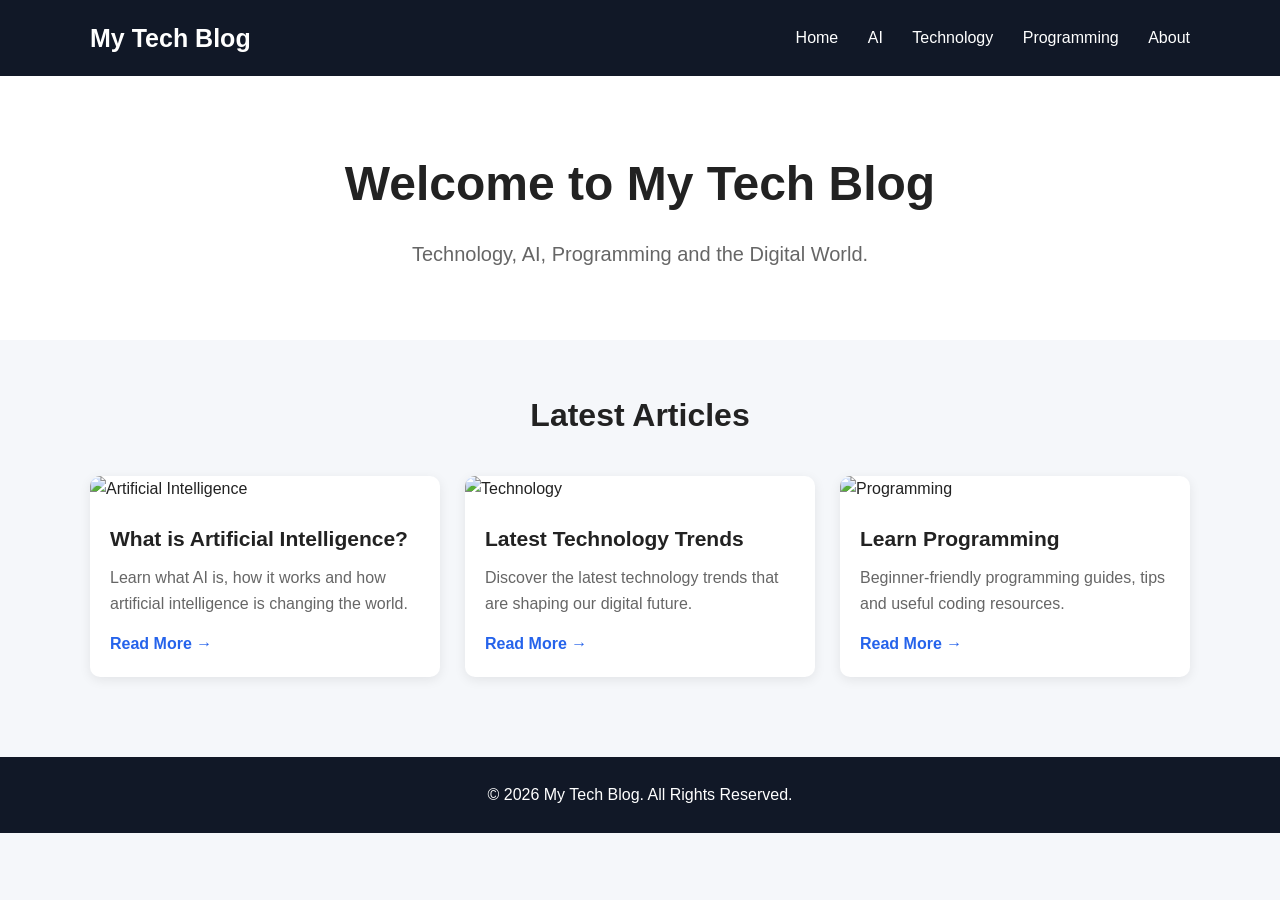
==== index.html @ 674c5d1a "Initial blog website" ====
<!DOCTYPE html>
<html lang="en">

<head>
    <meta charset="UTF-8">

    <meta name="viewport" content="width=device-width, initial-scale=1.0">

    <title>My Tech Blog</title>

    <link rel="stylesheet" href="style.css">
</head>

<body>

    <!-- Header -->
    <header>
        <div class="container navbar">

            <div class="logo">
                My Tech Blog
            </div>

            <nav>
                <a href="#">Home</a>
                <a href="#">AI</a>
                <a href="#">Technology</a>
                <a href="#">Programming</a>
                <a href="#">About</a>
            </nav>

        </div>
    </header>


    <!-- Hero Section -->
    <section class="hero">

        <h1>Welcome to My Tech Blog</h1>

        <p>
            Technology, AI, Programming and the Digital World.
        </p>

    </section>


    <!-- Blog Posts -->
    <section class="blog-section">

        <div class="container">

            <h2>Latest Articles</h2>

            <div class="blog-grid">

                <!-- Blog 1 -->
                <article class="blog-card">

                    <img src="https://images.unsplash.com/photo-1677442136019-21780ecad995?auto=format&fit=crop&w=800&q=80"
                        alt="Artificial Intelligence">

                    <div class="blog-content">

                        <h3>What is Artificial Intelligence?</h3>

                        <p>
                            Learn what AI is, how it works and how
                            artificial intelligence is changing the world.
                        </p>

                        <a href="posts/ai.html" class="read-more">
                            Read More →
                        </a>

                    </div>

                </article>


                <!-- Blog 2 -->
                <article class="blog-card">

                    <img src="https://images.unsplash.com/photo-1518770660439-4636190af475?auto=format&fit=crop&w=800&q=80"
                        alt="Technology">

                    <div class="blog-content">

                        <h3>Latest Technology Trends</h3>

                        <p>
                            Discover the latest technology trends
                            that are shaping our digital future.
                        </p>

                        <a href="posts/technology.html" class="read-more">
                            Read More →
                        </a>

                    </div>

                </article>


                <!-- Blog 3 -->
                <article class="blog-card">

                    <img src="https://images.unsplash.com/photo-1515879218367-8466d910aaa4?auto=format&fit=crop&w=800&q=80"
                        alt="Programming">

                    <div class="blog-content">

                        <h3>Learn Programming</h3>

                        <p>
                            Beginner-friendly programming guides,
                            tips and useful coding resources.
                        </p>

                        <a href="posts/programming.html" class="read-more">
                            Read More →
                        </a>

                    </div>

                </article>

            </div>

        </div>

    </section>


    <!-- Footer -->
    <footer>

        <p>
            © 2026 My Tech Blog. All Rights Reserved.
        </p>

    </footer>

</body>

</html>
---- style.css ----
* {
    margin: 0;
    padding: 0;
    box-sizing: border-box;
}

body {
    font-family: Arial, sans-serif;
    background: #f5f7fa;
    color: #222;
    line-height: 1.6;
}

/* Header */
header {
    background: #111827;
    color: white;
    padding: 18px 0;
}

.container {
    width: 90%;
    max-width: 1100px;
    margin: auto;
}

.navbar {
    display: flex;
    justify-content: space-between;
    align-items: center;
}

.logo {
    font-size: 25px;
    font-weight: bold;
}

nav a {
    color: white;
    text-decoration: none;
    margin-left: 25px;
    font-size: 16px;
}

nav a:hover {
    color: #60a5fa;
}

/* Hero */
.hero {
    background: white;
    text-align: center;
    padding: 70px 20px;
}

.hero h1 {
    font-size: 48px;
    margin-bottom: 15px;
}

.hero p {
    font-size: 20px;
    color: #666;
}

/* Blog Section */
.blog-section {
    padding: 50px 0;
}

.blog-section h2 {
    text-align: center;
    margin-bottom: 35px;
    font-size: 32px;
}

.blog-grid {
    display: grid;
    grid-template-columns: repeat(3, 1fr);
    gap: 25px;
}

.blog-card {
    background: white;
    border-radius: 10px;
    overflow: hidden;
    box-shadow: 0 3px 12px rgba(0, 0, 0, 0.08);
}

.blog-card img {
    width: 100%;
    height: 180px;
    object-fit: cover;
}

.blog-content {
    padding: 20px;
}

.blog-content h3 {
    margin-bottom: 10px;
    font-size: 21px;
}

.blog-content p {
    color: #666;
    margin-bottom: 15px;
}

.read-more {
    color: #2563eb;
    text-decoration: none;
    font-weight: bold;
}

/* Footer */
footer {
    background: #111827;
    color: white;
    text-align: center;
    padding: 25px;
    margin-top: 30px;
}

/* Mobile */
@media (max-width: 768px) {

    .navbar {
        flex-direction: column;
        gap: 15px;
    }

    nav a {
        margin: 0 8px;
    }

    .hero h1 {
        font-size: 35px;
    }

    .blog-grid {
        grid-template-columns: 1fr;
    }
}
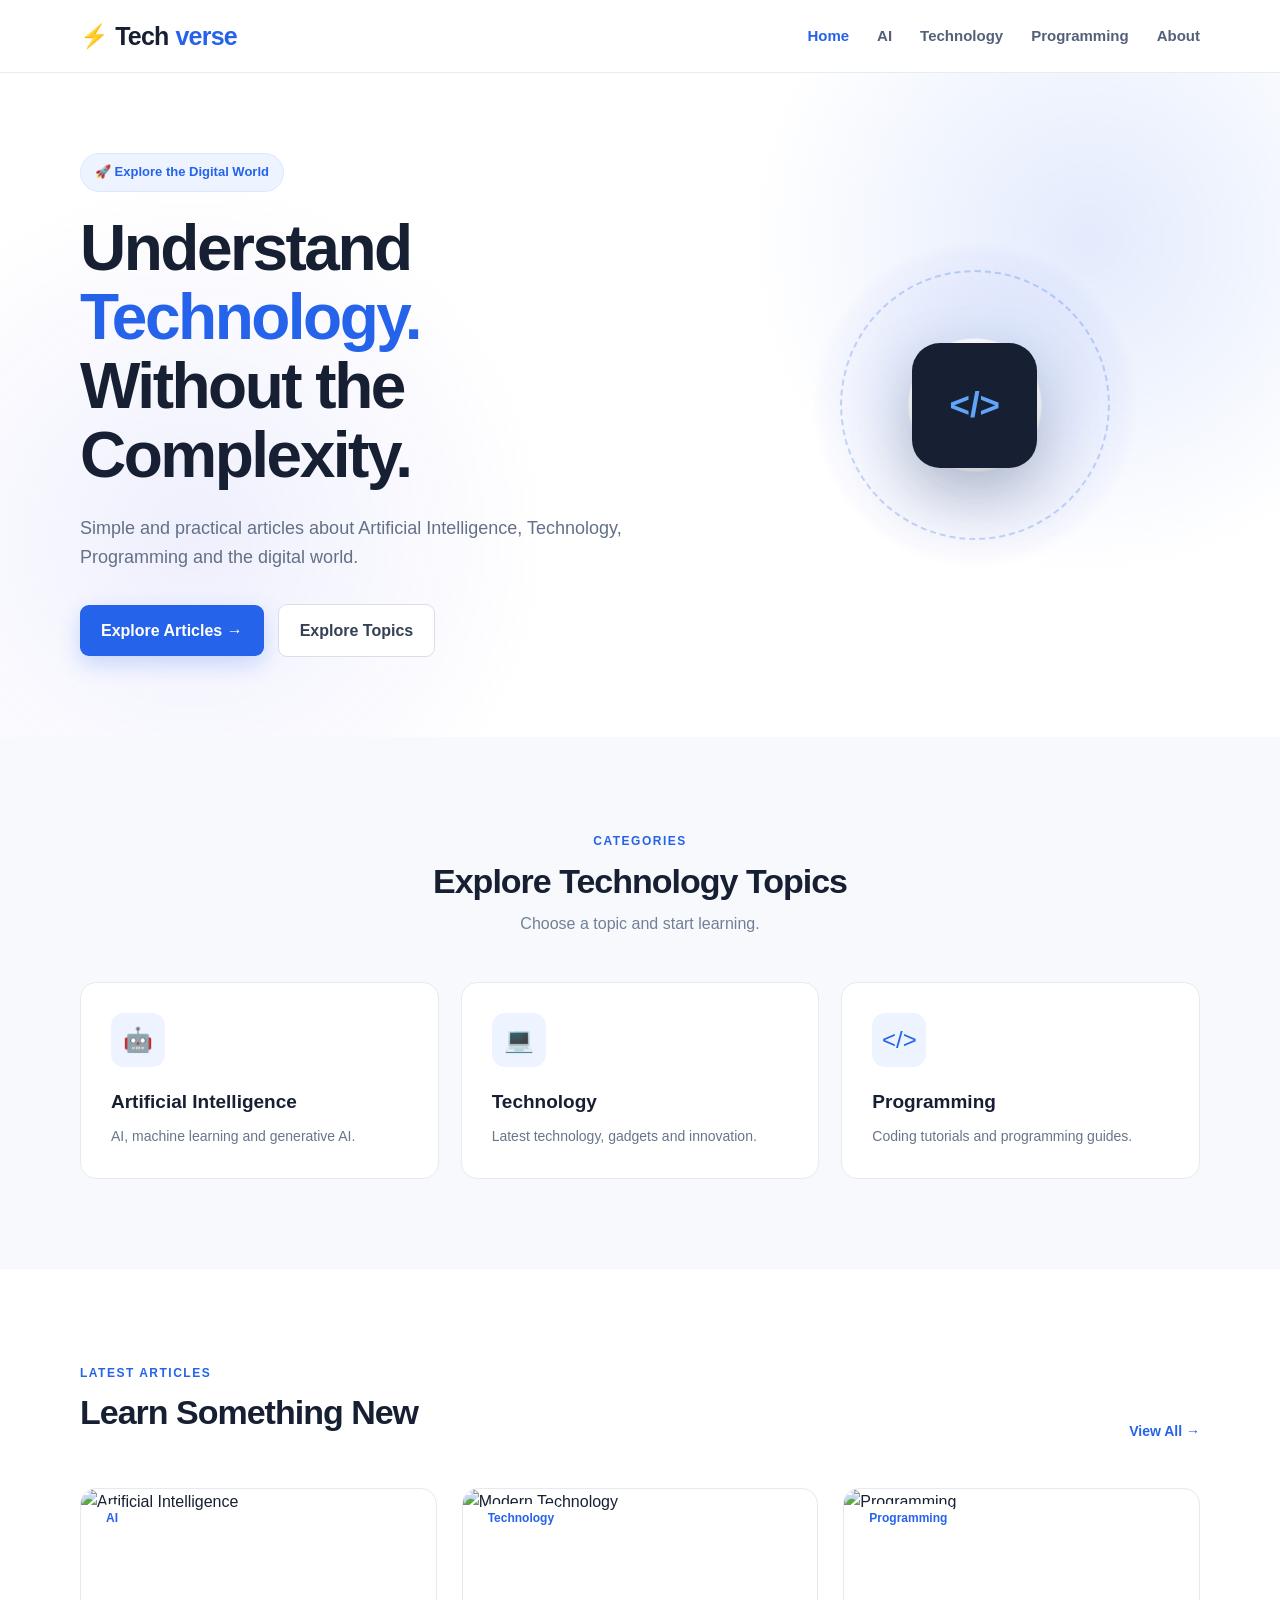
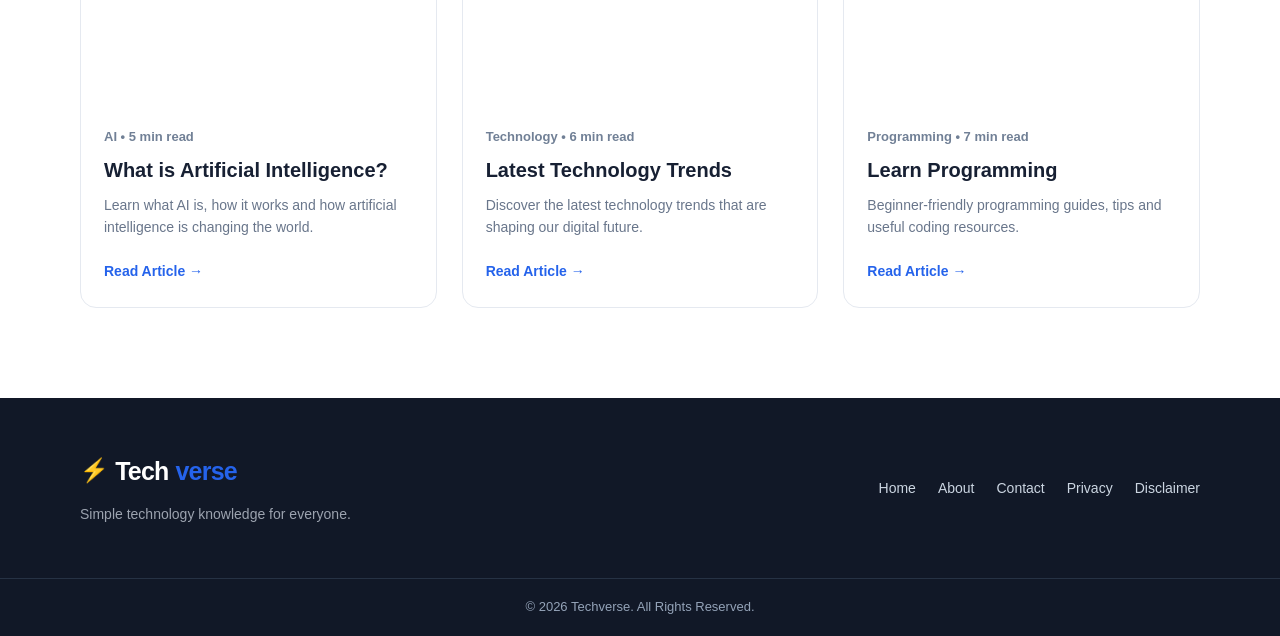
==== commit 9879fcd9: "Update Techverse website" ====
--- a/index.html
+++ b/index.html
@@ -2,145 +2,495 @@
 <html lang="en">
 
 <head>
+
     <meta charset="UTF-8">
 
     <meta name="viewport" content="width=device-width, initial-scale=1.0">
 
-    <title>My Tech Blog</title>
+    <title>Techverse | AI, Technology & Programming Explained Simply</title>
+
+    <meta name="description"
+        content="Techverse explains Artificial Intelligence, technology and programming through simple, practical and easy-to-understand articles and guides.">
+
+    <meta name="author" content="Techverse">
+
+    <meta name="robots" content="index, follow">
+
+    <link rel="canonical"
+        href="https://yourdomain.com/">
+
+    <!-- Open Graph -->
+
+    <meta property="og:title"
+        content="Techverse | AI, Technology & Programming">
+
+    <meta property="og:description"
+        content="Simple and practical explanations of AI, technology and programming for everyone.">
+
+    <meta property="og:type" content="website">
+
+    <meta property="og:url"
+        content="https://yourdomain.com/">
+
+    <meta property="og:site_name" content="Techverse">
+
+    <meta property="og:image"
+        content="https://images.unsplash.com/photo-1518770660439-4636190af475?auto=format&fit=crop&w=1200&q=80">
 
     <link rel="stylesheet" href="style.css">
+
 </head>
 
+
 <body>
 
-    <!-- Header -->
-    <header>
+    <!-- ================= HEADER ================= -->
+
+    <header class="site-header">
+
         <div class="container navbar">
 
-            <div class="logo">
-                My Tech Blog
+            <a href="index.html" class="logo">
+
+                <span class="logo-icon">⚡</span>
+
+                Tech<span>verse</span>
+
+            </a>
+
+
+           <nav class="nav-menu">
+
+    <a href="index.html" class="active">
+        Home
+    </a>
+
+    <a href="categories/ai.html">
+        AI
+    </a>
+
+    <a href="categories/technology.html">
+        Technology
+    </a>
+
+    <a href="categories/programming.html">
+        Programming
+    </a>
+
+    <a href="about.html">
+    About
+</a>
+
+</nav>
+
+        </div>
+
+    </header>
+
+
+
+    <!-- ================= HERO ================= -->
+
+    <main>
+
+        <section class="hero">
+
+            <div class="container hero-content">
+
+                <div class="hero-text">
+
+                    <span class="hero-badge">
+                        🚀 Explore the Digital World
+                    </span>
+
+                    <h1>
+                        Understand
+                        <span>Technology.</span>
+                        <br>
+                        Without the Complexity.
+                    </h1>
+
+                    <p>
+                        Simple and practical articles about
+                        Artificial Intelligence, Technology,
+                        Programming and the digital world.
+                    </p>
+
+
+                    <div class="hero-buttons">
+
+                        <a href="#articles" class="primary-btn">
+                            Explore Articles →
+                        </a>
+
+                        <a href="#categories" class="secondary-btn">
+                            Explore Topics
+                        </a>
+
+                    </div>
+
+                </div>
+
+
+                <div class="hero-visual">
+
+                    <div class="tech-orbit">
+
+                        <div class="orbit-circle"></div>
+
+                        <div class="tech-symbol">
+                            &lt;/&gt;
+                        </div>
+
+                    </div>
+
+                </div>
+
             </div>
 
-            <nav>
-                <a href="#">Home</a>
-                <a href="#">AI</a>
-                <a href="#">Technology</a>
-                <a href="#">Programming</a>
-                <a href="#">About</a>
-            </nav>
+        </section>
+
+
+
+        <!-- ================= CATEGORIES ================= -->
+
+        <section class="categories" id="categories">
+
+            <div class="container">
+
+                <div class="section-heading">
+
+                    <span class="section-label">
+                        CATEGORIES
+                    </span>
+
+                    <h2>
+                        Explore Technology Topics
+                    </h2>
+
+                    <p>
+                        Choose a topic and start learning.
+                    </p>
+
+                </div>
+
+
+                <div class="category-grid">
+
+
+                    <!-- AI -->
+
+                    <a href="#" class="category-card">
+
+                        <div class="category-icon">
+                            🤖
+                        </div>
+
+                        <h3>
+                            Artificial Intelligence
+                        </h3>
+
+                        <p>
+                            AI, machine learning and
+                            generative AI.
+                        </p>
+
+                    </a>
+
+
+
+                    <!-- Technology -->
+
+                    <a href="#" class="category-card">
+
+                        <div class="category-icon">
+                            💻
+                        </div>
+
+                        <h3>
+                            Technology
+                        </h3>
+
+                        <p>
+                            Latest technology, gadgets
+                            and innovation.
+                        </p>
+
+                    </a>
+
+
+
+                    <!-- Programming -->
+
+                    <a href="#" class="category-card">
+
+                        <div class="category-icon">
+                            &lt;/&gt;
+                        </div>
+
+                        <h3>
+                            Programming
+                        </h3>
+
+                        <p>
+                            Coding tutorials and
+                            programming guides.
+                        </p>
+
+                    </a>
+
+                </div>
+
+            </div>
+
+        </section>
+
+
+
+        <!-- ================= ARTICLES ================= -->
+
+        <section class="blog-section" id="articles">
+
+            <div class="container">
+
+                <div class="section-heading articles-heading">
+
+                    <div>
+
+                        <span class="section-label">
+                            LATEST ARTICLES
+                        </span>
+
+                        <h2>
+                            Learn Something New
+                        </h2>
+
+                    </div>
+
+
+                    <a href="#" class="view-all">
+                        View All →
+                    </a>
+
+                </div>
+
+
+
+                <div class="blog-grid">
+
+
+                    <!-- ================= ARTICLE 1 ================= -->
+
+                    <article class="blog-card">
+
+                        <div class="blog-image">
+
+                            <img
+                                src="https://images.unsplash.com/photo-1677442136019-21780ecad995?auto=format&fit=crop&w=900&q=80"
+                                alt="Artificial Intelligence">
+
+                            <span class="article-category">
+                                AI
+                            </span>
+
+                        </div>
+
+
+                        <div class="blog-content">
+
+                            <span class="article-meta">
+                                AI • 5 min read
+                            </span>
+
+                            <h3>
+                                What is Artificial Intelligence?
+                            </h3>
+
+                            <p>
+                                Learn what AI is, how it works
+                                and how artificial intelligence
+                                is changing the world.
+                            </p>
+
+
+                            <a href="posts/ai.html"
+                                class="read-more">
+                                Read Article →
+                            </a>
+
+                        </div>
+
+                    </article>
+
+
+
+                    <!-- ================= ARTICLE 2 ================= -->
+
+                    <article class="blog-card">
+
+                        <div class="blog-image">
+
+                            <img
+                                src="https://images.unsplash.com/photo-1518770660439-4636190af475?auto=format&fit=crop&w=900&q=80"
+                                alt="Modern Technology">
+
+                            <span class="article-category">
+                                Technology
+                            </span>
+
+                        </div>
+
+
+                        <div class="blog-content">
+
+                            <span class="article-meta">
+                                Technology • 6 min read
+                            </span>
+
+                            <h3>
+                                Latest Technology Trends
+                            </h3>
+
+                            <p>
+                                Discover the latest technology
+                                trends that are shaping our
+                                digital future.
+                            </p>
+
+
+                            <a href="posts/technology.html"
+                                class="read-more">
+                                Read Article →
+                            </a>
+
+                        </div>
+
+                    </article>
+
+
+
+                    <!-- ================= ARTICLE 3 ================= -->
+
+                    <article class="blog-card">
+
+                        <div class="blog-image">
+
+                            <img
+                                src="https://images.unsplash.com/photo-1515879218367-8466d910aaa4?auto=format&fit=crop&w=900&q=80"
+                                alt="Programming">
+
+                            <span class="article-category">
+                                Programming
+                            </span>
+
+                        </div>
+
+
+                        <div class="blog-content">
+
+                            <span class="article-meta">
+                                Programming • 7 min read
+                            </span>
+
+                            <h3>
+                                Learn Programming
+                            </h3>
+
+                            <p>
+                                Beginner-friendly programming
+                                guides, tips and useful coding
+                                resources.
+                            </p>
+
+
+                            <a href="posts/programming.html"
+                                class="read-more">
+                                Read Article →
+                            </a>
+
+                        </div>
+
+                    </article>
+
+
+                </div>
+
+            </div>
+
+        </section>
+
+
+    </main>
+
+
+
+    <!-- ================= FOOTER ================= -->
+
+    <footer class="site-footer">
+
+        <div class="container footer-content">
+
+
+            <div class="footer-brand">
+
+                <a href="index.html" class="logo">
+
+                    <span class="logo-icon">
+                        ⚡
+                    </span>
+
+                    Tech<span>verse</span>
+
+                </a>
+
+
+                <p>
+                    Simple technology knowledge
+                    for everyone.
+                </p>
+
+            </div>
+
+
+
+            <div class="footer-links">
+
+                <a href="index.html">
+                    Home
+                </a>
+
+                <a href="about.html">
+    About
+</a>
+
+               <a href="contact.html">
+    Contact
+</a>
+
+<a href="privacy.html">
+    Privacy
+</a>
+<a href="disclaimer.html">
+    Disclaimer
+</a>
+
+            </div>
 
         </div>
-    </header>
-
-
-    <!-- Hero Section -->
-    <section class="hero">
-
-        <h1>Welcome to My Tech Blog</h1>
-
-        <p>
-            Technology, AI, Programming and the Digital World.
-        </p>
-
-    </section>
-
-
-    <!-- Blog Posts -->
-    <section class="blog-section">
-
-        <div class="container">
-
-            <h2>Latest Articles</h2>
-
-            <div class="blog-grid">
-
-                <!-- Blog 1 -->
-                <article class="blog-card">
-
-                    <img src="https://images.unsplash.com/photo-1677442136019-21780ecad995?auto=format&fit=crop&w=800&q=80"
-                        alt="Artificial Intelligence">
-
-                    <div class="blog-content">
-
-                        <h3>What is Artificial Intelligence?</h3>
-
-                        <p>
-                            Learn what AI is, how it works and how
-                            artificial intelligence is changing the world.
-                        </p>
-
-                        <a href="posts/ai.html" class="read-more">
-                            Read More →
-                        </a>
-
-                    </div>
-
-                </article>
-
-
-                <!-- Blog 2 -->
-                <article class="blog-card">
-
-                    <img src="https://images.unsplash.com/photo-1518770660439-4636190af475?auto=format&fit=crop&w=800&q=80"
-                        alt="Technology">
-
-                    <div class="blog-content">
-
-                        <h3>Latest Technology Trends</h3>
-
-                        <p>
-                            Discover the latest technology trends
-                            that are shaping our digital future.
-                        </p>
-
-                        <a href="posts/technology.html" class="read-more">
-                            Read More →
-                        </a>
-
-                    </div>
-
-                </article>
-
-
-                <!-- Blog 3 -->
-                <article class="blog-card">
-
-                    <img src="https://images.unsplash.com/photo-1515879218367-8466d910aaa4?auto=format&fit=crop&w=800&q=80"
-                        alt="Programming">
-
-                    <div class="blog-content">
-
-                        <h3>Learn Programming</h3>
-
-                        <p>
-                            Beginner-friendly programming guides,
-                            tips and useful coding resources.
-                        </p>
-
-                        <a href="posts/programming.html" class="read-more">
-                            Read More →
-                        </a>
-
-                    </div>
-
-                </article>
-
-            </div>
+
+
+
+        <div class="footer-bottom">
+
+            <p>
+                © 2026 Techverse. All Rights Reserved.
+            </p>
 
         </div>
 
-    </section>
-
-
-    <!-- Footer -->
-    <footer>
-
-        <p>
-            © 2026 My Tech Blog. All Rights Reserved.
-        </p>
-
     </footer>
 
+
 </body>
 
 </html>
--- a/style.css
+++ b/style.css
@@ -1,77 +1,368 @@
+/* =========================
+   TECHVERSE - GLOBAL
+========================= */
+
 * {
     margin: 0;
     padding: 0;
     box-sizing: border-box;
 }
 
+html {
+    scroll-behavior: smooth;
+    scroll-padding-top: 75px;
+}
+
 body {
-    font-family: Arial, sans-serif;
-    background: #f5f7fa;
-    color: #222;
+    font-family: Arial, Helvetica, sans-serif;
+    background: #f7f9fc;
+    color: #172033;
     line-height: 1.6;
 }
 
-/* Header */
-header {
-    background: #111827;
-    color: white;
-    padding: 18px 0;
+a {
+    text-decoration: none;
+    color: inherit;
+}
+
+img {
+    max-width: 100%;
 }
 
 .container {
-    width: 90%;
-    max-width: 1100px;
+    width: min(1120px, 92%);
     margin: auto;
 }
 
+
+/* =========================
+   HEADER
+========================= */
+
+.site-header {
+    background: rgba(255, 255, 255, 0.96);
+    border-bottom: 1px solid #e7ebf2;
+    position: sticky;
+    top: 0;
+    z-index: 1000;
+}
+
 .navbar {
-    display: flex;
+    min-height: 72px;
+    display: flex;
+    align-items: center;
     justify-content: space-between;
-    align-items: center;
+    gap: 30px;
 }
 
 .logo {
     font-size: 25px;
-    font-weight: bold;
-}
-
-nav a {
+    font-weight: 800;
+    letter-spacing: -0.8px;
+    display: flex;
+    align-items: center;
+    gap: 7px;
+}
+
+.logo span:last-child {
+    color: #2563eb;
+}
+
+.logo-icon {
+    font-size: 23px;
+}
+
+.nav-menu {
+    display: flex;
+    align-items: center;
+    gap: 28px;
+}
+
+.nav-menu a {
+    font-size: 15px;
+    font-weight: 600;
+    color: #536078;
+    transition: 0.25s ease;
+}
+
+.nav-menu a:hover,
+.nav-menu a.active {
+    color: #2563eb;
+}
+
+
+/* =========================
+   HERO
+========================= */
+
+.hero {
+    min-height: 570px;
+    display: flex;
+    align-items: center;
+    background:
+        radial-gradient(
+            circle at 85% 25%,
+            rgba(37, 99, 235, 0.13),
+            transparent 28%
+        ),
+        radial-gradient(
+            circle at 15% 70%,
+            rgba(99, 102, 241, 0.10),
+            transparent 30%
+        ),
+        #ffffff;
+    overflow: hidden;
+}
+
+.hero-content {
+    display: grid;
+    grid-template-columns: 1.15fr 0.85fr;
+    align-items: center;
+    gap: 60px;
+    padding: 80px 0;
+}
+
+.hero-badge {
+    display: inline-block;
+    padding: 8px 14px;
+    background: #eef4ff;
+    color: #2563eb;
+    border: 1px solid #dbe7ff;
+    border-radius: 30px;
+    font-size: 13px;
+    font-weight: 700;
+    margin-bottom: 22px;
+}
+
+.hero h1 {
+    font-size: clamp(42px, 5vw, 68px);
+    line-height: 1.08;
+    letter-spacing: -2.5px;
+    margin-bottom: 24px;
+}
+
+.hero h1 span {
+    color: #2563eb;
+}
+
+.hero p {
+    max-width: 610px;
+    font-size: 18px;
+    color: #637087;
+    margin-bottom: 32px;
+}
+
+.hero-buttons {
+    display: flex;
+    align-items: center;
+    gap: 14px;
+    flex-wrap: wrap;
+}
+
+.primary-btn,
+.secondary-btn {
+    display: inline-block;
+    padding: 13px 21px;
+    border-radius: 9px;
+    font-weight: 700;
+    transition: 0.25s ease;
+}
+
+.primary-btn {
+    background: #2563eb;
     color: white;
-    text-decoration: none;
-    margin-left: 25px;
-    font-size: 16px;
-}
-
-nav a:hover {
+    box-shadow: 0 8px 22px rgba(37, 99, 235, 0.22);
+}
+
+.primary-btn:hover {
+    transform: translateY(-2px);
+    background: #1d4ed8;
+}
+
+.secondary-btn {
+    border: 1px solid #d8deea;
+    background: white;
+    color: #334155;
+}
+
+.secondary-btn:hover {
+    border-color: #2563eb;
+    color: #2563eb;
+}
+
+
+/* =========================
+   HERO GRAPHIC
+========================= */
+
+.hero-visual {
+    display: flex;
+    justify-content: center;
+    align-items: center;
+}
+
+.tech-orbit {
+    width: 330px;
+    height: 330px;
+    border-radius: 50%;
+    position: relative;
+    display: flex;
+    align-items: center;
+    justify-content: center;
+    background:
+        radial-gradient(
+            circle,
+            #ffffff 0 28%,
+            transparent 29%
+        ),
+        radial-gradient(
+            circle,
+            rgba(37, 99, 235, 0.15),
+            rgba(99, 102, 241, 0.03) 65%,
+            transparent 70%
+        );
+}
+
+.orbit-circle {
+    position: absolute;
+    width: 270px;
+    height: 270px;
+    border: 2px dashed rgba(37, 99, 235, 0.25);
+    border-radius: 50%;
+    animation: rotateOrbit 18s linear infinite;
+}
+
+.tech-symbol {
+    width: 125px;
+    height: 125px;
+    border-radius: 28px;
+    display: flex;
+    align-items: center;
+    justify-content: center;
+    background: #172033;
     color: #60a5fa;
-}
-
-/* Hero */
-.hero {
-    background: white;
+    font-size: 35px;
+    font-weight: 800;
+    box-shadow: 0 25px 60px rgba(23, 32, 51, 0.25);
+}
+
+@keyframes rotateOrbit {
+    from {
+        transform: rotate(0deg);
+    }
+
+    to {
+        transform: rotate(360deg);
+    }
+}
+
+
+/* =========================
+   SECTIONS
+========================= */
+
+.categories,
+.blog-section {
+    padding: 90px 0;
+}
+
+.categories {
+    background: #f7f9fc;
+}
+
+.blog-section {
+    background: #ffffff;
+}
+
+.section-heading {
     text-align: center;
-    padding: 70px 20px;
-}
-
-.hero h1 {
-    font-size: 48px;
-    margin-bottom: 15px;
-}
-
-.hero p {
-    font-size: 20px;
-    color: #666;
-}
-
-/* Blog Section */
-.blog-section {
-    padding: 50px 0;
-}
-
-.blog-section h2 {
-    text-align: center;
-    margin-bottom: 35px;
-    font-size: 32px;
+    margin-bottom: 45px;
+}
+
+.section-label {
+    display: inline-block;
+    color: #2563eb;
+    font-size: 12px;
+    font-weight: 800;
+    letter-spacing: 1.5px;
+    margin-bottom: 9px;
+}
+
+.section-heading h2 {
+    font-size: 34px;
+    line-height: 1.2;
+    margin-bottom: 10px;
+    letter-spacing: -1px;
+}
+
+.section-heading p {
+    color: #718096;
+}
+
+
+/* =========================
+   CATEGORY CARDS
+========================= */
+
+.category-grid {
+    display: grid;
+    grid-template-columns: repeat(3, 1fr);
+    gap: 22px;
+}
+
+.category-card {
+    background: #ffffff;
+    border: 1px solid #e6eaf1;
+    border-radius: 16px;
+    padding: 30px;
+    transition: 0.3s ease;
+}
+
+.category-card:hover {
+    transform: translateY(-6px);
+    border-color: #bfdbfe;
+    box-shadow: 0 18px 40px rgba(30, 64, 175, 0.09);
+}
+
+.category-icon {
+    width: 54px;
+    height: 54px;
+    border-radius: 13px;
+    display: flex;
+    align-items: center;
+    justify-content: center;
+    background: #eef4ff;
+    color: #2563eb;
+    font-size: 24px;
+    margin-bottom: 20px;
+}
+
+.category-card h3 {
+    font-size: 19px;
+    margin-bottom: 8px;
+}
+
+.category-card p {
+    color: #68758a;
+    font-size: 14px;
+}
+
+
+/* =========================
+   ARTICLE SECTION
+========================= */
+
+.articles-heading {
+    display: flex;
+    justify-content: space-between;
+    align-items: end;
+    text-align: left;
+}
+
+.view-all {
+    color: #2563eb;
+    font-weight: 700;
+    font-size: 14px;
 }
 
 .blog-grid {
@@ -81,64 +372,682 @@
 }
 
 .blog-card {
-    background: white;
-    border-radius: 10px;
+    background: #ffffff;
+    border: 1px solid #e5e9f0;
+    border-radius: 16px;
     overflow: hidden;
-    box-shadow: 0 3px 12px rgba(0, 0, 0, 0.08);
-}
-
-.blog-card img {
+    transition: 0.3s ease;
+}
+
+.blog-card:hover {
+    transform: translateY(-7px);
+    box-shadow: 0 20px 45px rgba(15, 23, 42, 0.10);
+}
+
+.blog-image {
+    height: 215px;
+    position: relative;
+    overflow: hidden;
+}
+
+.blog-image img {
     width: 100%;
-    height: 180px;
+    height: 100%;
     object-fit: cover;
+    transition: 0.4s ease;
+}
+
+.blog-card:hover .blog-image img {
+    transform: scale(1.05);
+}
+
+.article-category {
+    position: absolute;
+    left: 15px;
+    top: 15px;
+    background: #ffffff;
+    color: #2563eb;
+    padding: 5px 10px;
+    border-radius: 20px;
+    font-size: 12px;
+    font-weight: 800;
 }
 
 .blog-content {
-    padding: 20px;
+    padding: 23px;
+}
+
+.article-meta {
+    color: #718096;
+    font-size: 12px;
+    font-weight: 600;
 }
 
 .blog-content h3 {
+    font-size: 20px;
+    line-height: 1.3;
+    margin: 9px 0 11px;
+}
+
+.blog-content p {
+    color: #69768b;
+    font-size: 14px;
+    margin-bottom: 20px;
+}
+
+.read-more {
+    color: #2563eb;
+    font-size: 14px;
+    font-weight: 800;
+}
+
+.read-more:hover {
+    text-decoration: underline;
+}
+
+
+/* =========================
+   ARTICLE PAGE
+========================= */
+
+.article-page {
+    padding: 60px 0;
+}
+
+.article-layout {
+    display: grid;
+    grid-template-columns: minmax(0, 1fr) 300px;
+    gap: 30px;
+    align-items: start;
+}
+
+.article {
+    min-width: 0;
+    position: relative;
+}
+
+.article-top {
+    margin-bottom: 25px;
+}
+
+.article-label {
+    display: inline-block;
+    color: #2563eb;
+    font-size: 14px;
+    font-weight: 700;
+    letter-spacing: 0.5px;
     margin-bottom: 10px;
-    font-size: 21px;
-}
-
-.blog-content p {
-    color: #666;
+}
+
+.article h1 {
+    font-size: clamp(40px, 5vw, 58px);
+    line-height: 1.15;
+    letter-spacing: -2px;
+    margin-bottom: 18px;
+    color: #172033;
+}
+
+.article-intro {
+    font-size: 19px;
+    line-height: 1.7;
+    color: #637087;
+    max-width: 850px;
+    margin-bottom: 22px;
+}
+
+.article-meta {
+    display: flex;
+    align-items: center;
+    gap: 8px;
+    flex-wrap: wrap;
+    color: #718096;
+    font-size: 13px;
+    font-weight: 600;
+}
+
+
+/* =========================
+   ARTICLE FEATURED IMAGE
+========================= */
+
+.article-featured-image {
+    width: 100%;
+    max-width: 100%;
+    overflow: hidden;
+    border-radius: 18px;
+    margin: 25px 0 35px;
+}
+
+.article-featured-image img {
+    display: block;
+    width: 100%;
+    max-width: 100%;
+    height: auto;
+    object-fit: cover;
+}
+
+
+/* =========================
+   ARTICLE CONTENT
+========================= */
+
+.article-content {
+    max-width: 900px;
+}
+
+.article-content p {
+    font-size: 18px;
+    line-height: 1.85;
+    color: #4a5568;
+    margin-bottom: 25px;
+}
+
+.article-content h2 {
+    font-size: 30px;
+    line-height: 1.3;
+    color: #172033;
+    margin-top: 45px;
     margin-bottom: 15px;
-}
-
-.read-more {
-    color: #2563eb;
+
+    /* On This Page anchor position */
+    scroll-margin-top: 75px;
+}
+
+.article-content ul {
+    margin: 20px 0 30px 25px;
+}
+
+.article-content li {
+    font-size: 18px;
+    line-height: 1.8;
+    color: #4a5568;
+    margin-bottom: 7px;
+}
+
+
+/* =========================
+   OLD ARTICLE SUPPORT
+========================= */
+
+.article-container {
+    max-width: 900px;
+    margin: 60px auto;
+    padding: 0 20px;
+}
+
+.article-date {
+    color: #718096;
+    font-size: 15px;
+    margin-bottom: 30px;
+}
+
+.article > img {
+    width: 100%;
+    max-height: 450px;
+    object-fit: cover;
+    border-radius: 18px;
+    margin-bottom: 35px;
+}
+
+.article p {
+    font-size: 18px;
+    line-height: 1.8;
+    color: #4a5568;
+    margin-bottom: 25px;
+}
+
+.article h2 {
+    font-size: 30px;
+    color: #172033;
+    margin-top: 45px;
+    margin-bottom: 15px;
+    scroll-margin-top: 75px;
+}
+
+.article ul {
+    margin: 20px 0 30px 25px;
+}
+
+.article li {
+    font-size: 18px;
+    line-height: 1.8;
+    color: #4a5568;
+}
+
+
+/* =========================
+   ARTICLE SIDEBAR
+========================= */
+
+.article-sidebar {
+    position: sticky;
+    top: 100px;
+    z-index: 2;
+}
+
+.sidebar-card {
+    background: #ffffff;
+    border: 1px solid #e5e7eb;
+    border-radius: 14px;
+    padding: 22px;
+    margin-bottom: 20px;
+}
+
+.sidebar-card h3 {
+    margin-top: 0;
+    margin-bottom: 16px;
+    font-size: 19px;
+    color: #172033;
+}
+
+.sidebar-card a {
+    display: block;
+    padding: 9px 0;
+    color: #4b5563;
     text-decoration: none;
-    font-weight: bold;
-}
-
-/* Footer */
-footer {
+    font-size: 15px;
+    line-height: 1.5;
+}
+
+.sidebar-card a:hover {
+    color: #2563eb;
+}
+
+
+/* =========================
+   ARTICLE FOOTER / BACK
+========================= */
+
+.article-footer {
+    margin-top: 35px;
+}
+
+.back-home {
+    display: inline-block;
+    color: #2563eb;
+    font-weight: 700;
+    text-decoration: none;
+}
+
+.back-home:hover {
+    text-decoration: underline;
+}
+
+
+/* =========================
+   FOOTER
+========================= */
+
+.site-footer {
     background: #111827;
-    color: white;
+    color: #ffffff;
+}
+
+.footer-content {
+    min-height: 180px;
+    display: flex;
+    justify-content: space-between;
+    align-items: center;
+    gap: 40px;
+}
+
+.footer-brand .logo {
+    margin-bottom: 12px;
+}
+
+.footer-brand p {
+    color: #9ca3af;
+    font-size: 14px;
+}
+
+.footer-links {
+    display: flex;
+    gap: 22px;
+    flex-wrap: wrap;
+}
+
+.footer-links a {
+    color: #cbd5e1;
+    font-size: 14px;
+}
+
+.footer-links a:hover {
+    color: #ffffff;
+}
+
+.footer-bottom {
+    border-top: 1px solid #263244;
     text-align: center;
-    padding: 25px;
-    margin-top: 30px;
-}
-
-/* Mobile */
-@media (max-width: 768px) {
+    padding: 18px;
+}
+
+.footer-bottom p {
+    color: #94a3b8;
+    font-size: 13px;
+}
+
+
+/* =========================
+   CATEGORY PAGE
+========================= */
+
+.category-hero {
+    padding: 90px 0 80px;
+    background: linear-gradient(
+        135deg,
+        #f4f7ff,
+        #eef4ff
+    );
+    border-bottom: 1px solid #e5e7eb;
+}
+
+.category-hero-content {
+    max-width: 800px;
+}
+
+.category-badge {
+    display: inline-block;
+    margin-bottom: 18px;
+    padding: 8px 16px;
+    border-radius: 30px;
+    background: #e8efff;
+    color: #2563eb;
+    font-size: 14px;
+    font-weight: 700;
+    letter-spacing: 0.5px;
+}
+
+.category-hero h1 {
+    margin: 0 0 18px;
+    font-size: clamp(38px, 6vw, 64px);
+    line-height: 1.1;
+}
+
+.category-hero p {
+    max-width: 700px;
+    margin: 0;
+    font-size: 19px;
+    line-height: 1.7;
+    color: #64748b;
+}
+
+.category-articles {
+    padding-top: 80px;
+}
+
+.category-articles .blog-card {
+    transition:
+        transform 0.25s ease,
+        box-shadow 0.25s ease;
+}
+
+.category-articles .blog-card:hover {
+    transform: translateY(-6px);
+    box-shadow: 0 18px 40px rgba(0, 0, 0, 0.10);
+}
+
+.category-articles .blog-image {
+    overflow: hidden;
+}
+
+.category-articles .blog-image img {
+    transition: transform 0.4s ease;
+}
+
+.category-articles .blog-card:hover .blog-image img {
+    transform: scale(1.05);
+}
+
+
+/* =========================
+   TABLET
+========================= */
+
+@media (max-width: 900px) {
+
+    .nav-menu {
+        gap: 15px;
+    }
+
+    .hero-content {
+        grid-template-columns: 1fr;
+        text-align: center;
+    }
+
+    .hero p {
+        margin-left: auto;
+        margin-right: auto;
+    }
+
+    .hero-buttons {
+        justify-content: center;
+    }
+
+    .hero-visual {
+        margin-top: 10px;
+    }
+
+    .category-grid,
+    .blog-grid {
+        grid-template-columns: 1fr 1fr;
+    }
+
+    .articles-heading {
+        align-items: center;
+    }
+
+    .article-layout {
+        grid-template-columns: 1fr;
+        gap: 30px;
+    }
+
+    .article-sidebar {
+        position: static;
+        margin-top: 10px;
+    }
+
+    .category-hero {
+        padding: 70px 0 65px;
+    }
+}
+
+
+/* =========================
+   MOBILE
+========================= */
+
+@media (max-width: 600px) {
+
+    html {
+        scroll-padding-top: 65px;
+    }
 
     .navbar {
-        flex-direction: column;
-        gap: 15px;
-    }
-
-    nav a {
-        margin: 0 8px;
+        min-height: 65px;
+    }
+
+    .logo {
+        font-size: 21px;
+    }
+
+    .nav-menu {
+        display: none;
+    }
+
+    .hero {
+        min-height: auto;
+    }
+
+    .hero-content {
+        padding: 65px 0;
     }
 
     .hero h1 {
-        font-size: 35px;
-    }
-
+        font-size: 40px;
+        letter-spacing: -1.5px;
+    }
+
+    .hero p {
+        font-size: 16px;
+    }
+
+    .tech-orbit {
+        width: 250px;
+        height: 250px;
+    }
+
+    .orbit-circle {
+        width: 205px;
+        height: 205px;
+    }
+
+    .tech-symbol {
+        width: 100px;
+        height: 100px;
+        font-size: 28px;
+    }
+
+    .categories,
+    .blog-section {
+        padding: 65px 0;
+    }
+
+    .section-heading h2 {
+        font-size: 28px;
+    }
+
+    .category-grid,
     .blog-grid {
         grid-template-columns: 1fr;
     }
+
+    .articles-heading {
+        display: block;
+    }
+
+    .view-all {
+        display: inline-block;
+        margin-top: 12px;
+    }
+
+    .footer-content {
+        padding: 40px 0;
+        flex-direction: column;
+        align-items: flex-start;
+    }
+
+    .article-page {
+        padding: 35px 0;
+    }
+
+    .article h1 {
+        font-size: 36px;
+        letter-spacing: -1px;
+    }
+
+    .article-intro {
+        font-size: 17px;
+    }
+
+    .article-content p,
+    .article p {
+        font-size: 17px;
+    }
+
+    .article-content h2,
+    .article h2 {
+        font-size: 25px;
+        scroll-margin-top: 65px;
+    }
+
+    .article-content li,
+    .article li {
+        font-size: 17px;
+    }
+
+    .article-featured-image {
+        border-radius: 14px;
+        margin-top: 20px;
+    }
+
+    .category-hero {
+        padding: 60px 0;
+    }
+
+    .category-hero h1 {
+        font-size: 40px;
+    }
+
+    .category-hero p {
+        font-size: 17px;
+    }
+
+    .category-articles {
+        padding-top: 55px;
+    }
+}
+
+
+/* =========================
+   SMALL MOBILE
+========================= */
+
+@media (max-width: 400px) {
+
+    .article h1 {
+        font-size: 32px;
+    }
+
+    .article-content h2,
+    .article h2 {
+        font-size: 23px;
+    }
+
+    .article-meta {
+        font-size: 12px;
+    }
+}
+/* =========================
+   MOBILE HEADER
+========================= */
+
+@media (max-width: 600px) {
+
+    .navbar {
+        min-height: 65px;
+        padding: 10px 0;
+        flex-wrap: wrap;
+    }
+
+    .logo {
+        font-size: 21px;
+    }
+
+    .nav-menu {
+        display: flex;
+        width: 100%;
+        justify-content: center;
+        gap: 18px;
+        flex-wrap: wrap;
+        padding: 8px 0 10px;
+    }
+
+    .nav-menu a {
+        font-size: 13px;
+        font-weight: 700;
+    }
+
+    .site-header {
+        position: sticky;
+        top: 0;
+    }
+
+    html {
+        scroll-padding-top: 105px;
+    }
+
+    .article-content h2,
+    .article h2 {
+        scroll-margin-top: 105px;
+    }
 }
